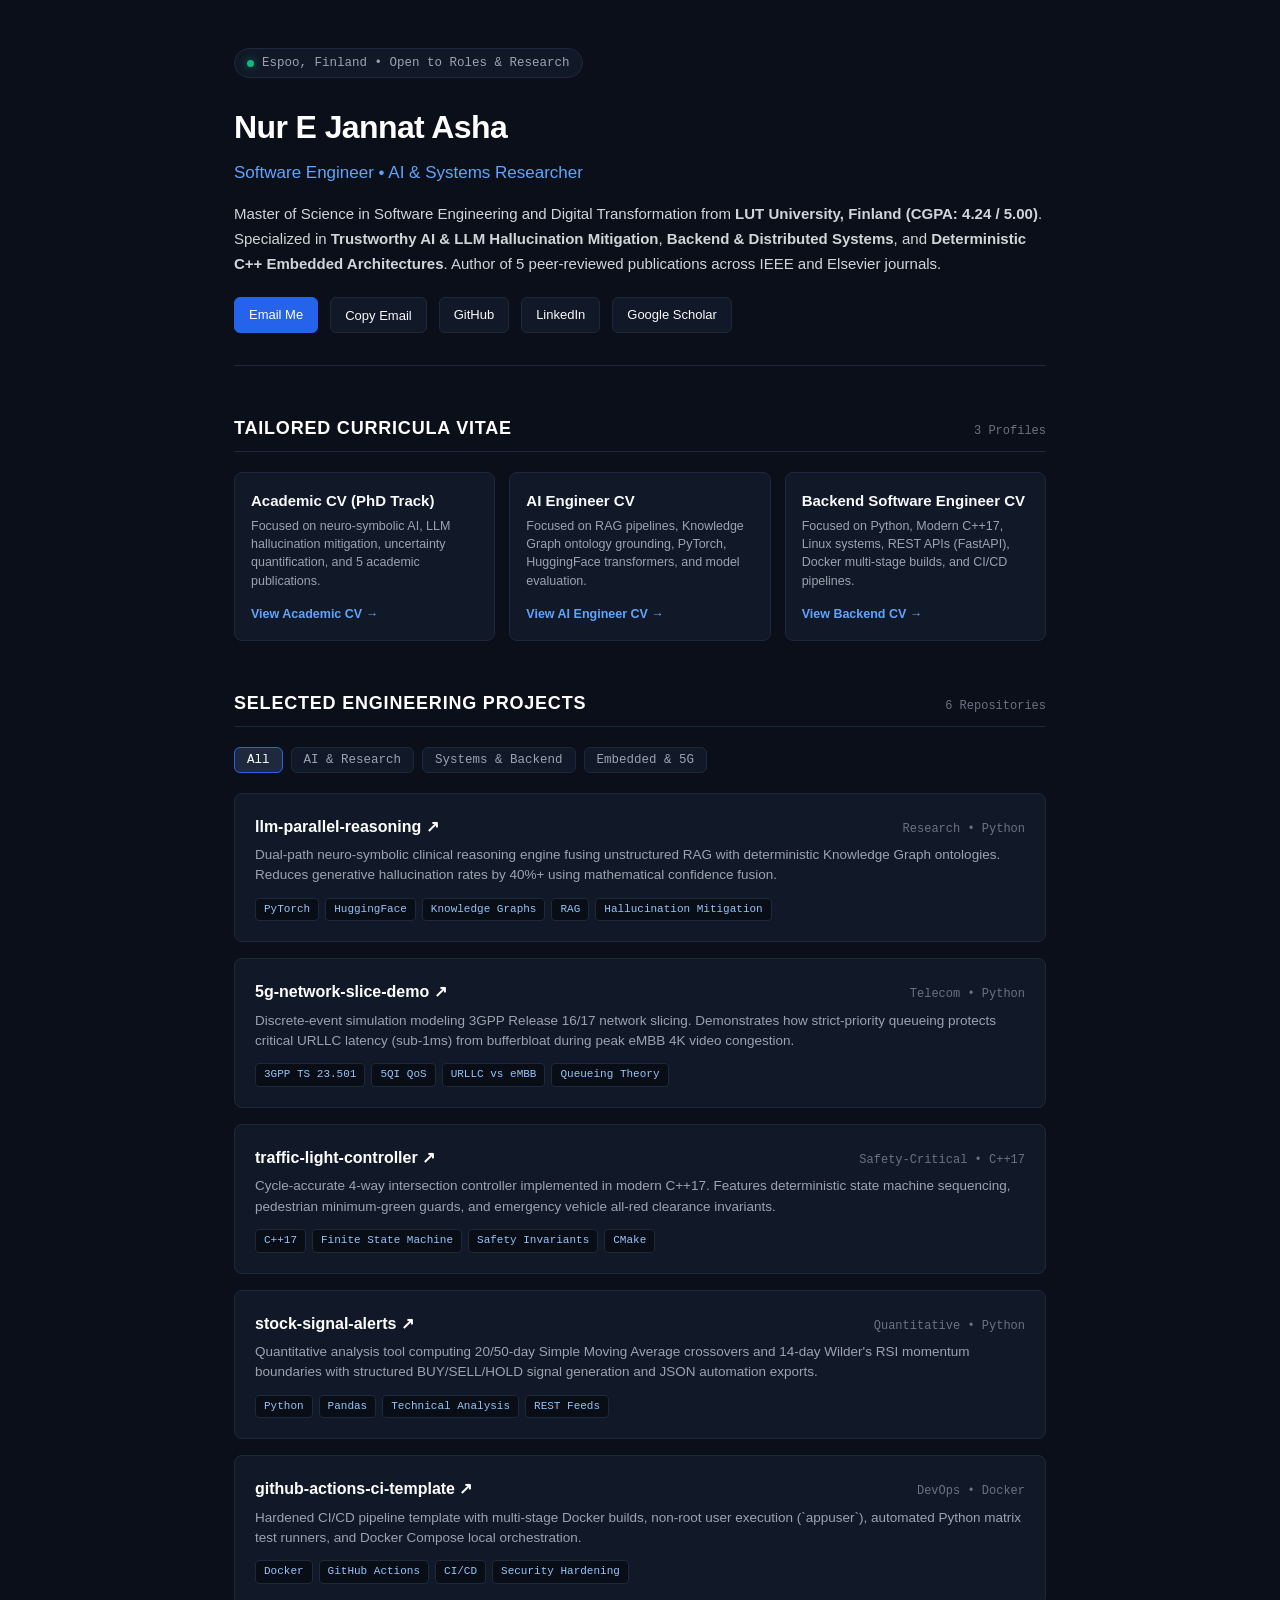
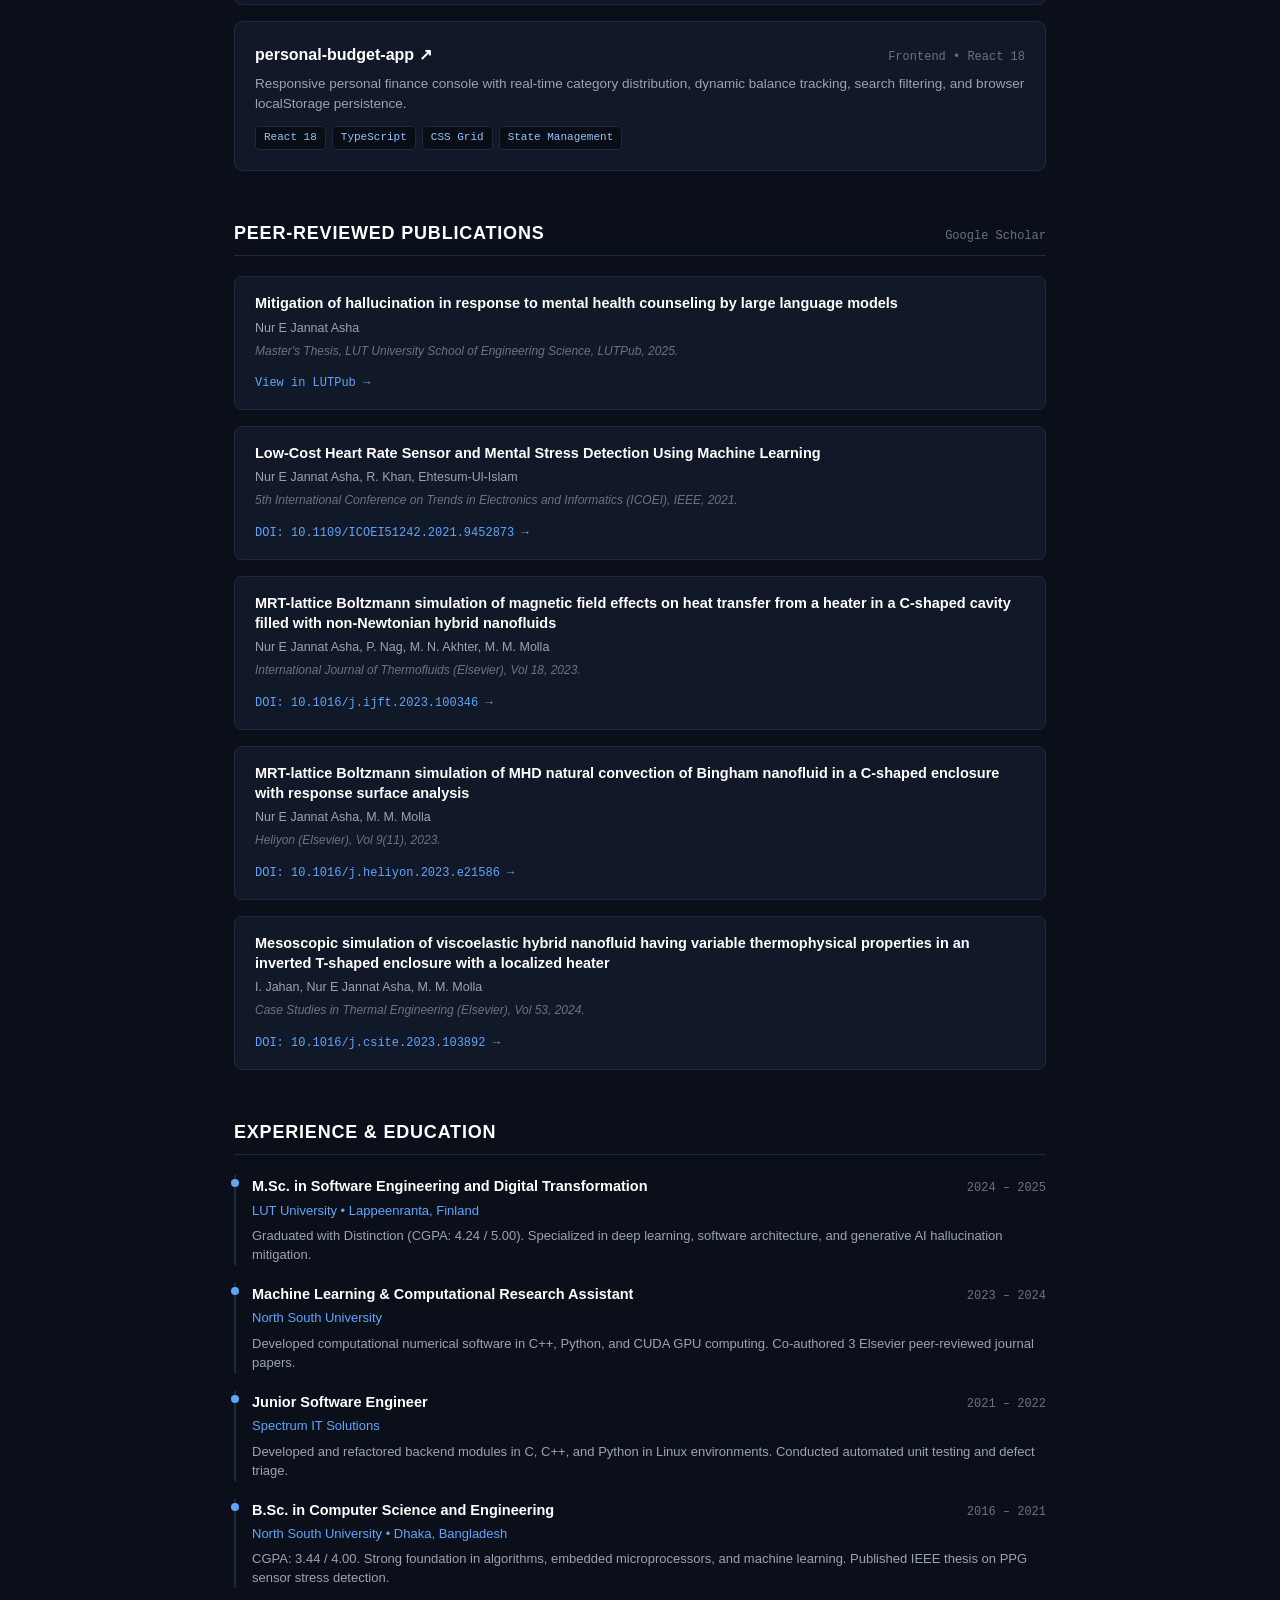
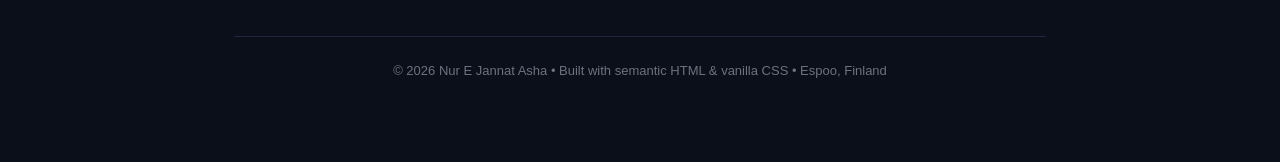
==== index.html @ b5df162d "Initial commit: Complete personal portfolio with research papers, projects, and tailored CVs" ====
<!DOCTYPE html>
<html lang="en">
<head>
  <meta charset="UTF-8" />
  <meta name="viewport" content="width=device-width, initial-scale=1.0" />
  <title>Nur E Jannat Asha | Software Engineer & AI Researcher</title>
  <meta name="description" content="Personal portfolio of Nur E Jannat Asha - M.Sc. Software Engineering (LUT University). AI Researcher, Backend & Systems Engineer based in Espoo, Finland." />
  <link rel="stylesheet" href="styles.css" />
</head>
<body>

  <div class="wrapper">
    <!-- Top Bar & Hero -->
    <header>
      <div class="top-bar">
        <div class="status-badge">
          <span class="status-dot"></span>
          <span>Espoo, Finland &bull; Open to Roles & Research</span>
        </div>
      </div>

      <div class="profile-intro">
        <h1>Nur E Jannat Asha</h1>
        <div class="profile-title">Software Engineer &bull; AI & Systems Researcher</div>
        <p class="bio-lead">
          Master of Science in Software Engineering and Digital Transformation from <strong>LUT University, Finland (CGPA: 4.24 / 5.00)</strong>. 
          Specialized in <strong>Trustworthy AI & LLM Hallucination Mitigation</strong>, <strong>Backend & Distributed Systems</strong>, and <strong>Deterministic C++ Embedded Architectures</strong>. 
          Author of 5 peer-reviewed publications across IEEE and Elsevier journals.
        </p>

        <div class="contact-row">
          <a href="mailto:jannatashanur@gmail.com" class="contact-btn primary">Email Me</a>
          <button id="copy-email-btn" class="contact-btn">Copy Email</button>
          <a href="https://github.com/Jannat332" target="_blank" rel="noopener" class="contact-btn">GitHub</a>
          <a href="https://linkedin.com/in/nur-e-jannat-asha" target="_blank" rel="noopener" class="contact-btn">LinkedIn</a>
          <a href="https://scholar.google.com" target="_blank" rel="noopener" class="contact-btn">Google Scholar</a>
        </div>
      </div>
    </header>

    <!-- Tailored Resumes -->
    <section>
      <div class="section-head">
        <h2>Tailored Curricula Vitae</h2>
        <span class="count">3 Profiles</span>
      </div>
      <div class="cv-deck">
        <div class="cv-card">
          <div>
            <h3>Academic CV (PhD Track)</h3>
            <p>Focused on neuro-symbolic AI, LLM hallucination mitigation, uncertainty quantification, and 5 academic publications.</p>
          </div>
          <a href="cv/phd_cv.html" target="_blank" class="cv-link">View Academic CV &rarr;</a>
        </div>

        <div class="cv-card">
          <div>
            <h3>AI Engineer CV</h3>
            <p>Focused on RAG pipelines, Knowledge Graph ontology grounding, PyTorch, HuggingFace transformers, and model evaluation.</p>
          </div>
          <a href="cv/ai_engineer_cv.html" target="_blank" class="cv-link">View AI Engineer CV &rarr;</a>
        </div>

        <div class="cv-card">
          <div>
            <h3>Backend Software Engineer CV</h3>
            <p>Focused on Python, Modern C++17, Linux systems, REST APIs (FastAPI), Docker multi-stage builds, and CI/CD pipelines.</p>
          </div>
          <a href="cv/backend_cv.html" target="_blank" class="cv-link">View Backend CV &rarr;</a>
        </div>
      </div>
    </section>

    <!-- Featured Projects -->
    <section>
      <div class="section-head">
        <h2>Selected Engineering Projects</h2>
        <span class="count">6 Repositories</span>
      </div>

      <div class="filter-tabs">
        <button class="tab-btn active" data-filter="all">All</button>
        <button class="tab-btn" data-filter="ai">AI & Research</button>
        <button class="tab-btn" data-filter="systems">Systems & Backend</button>
        <button class="tab-btn" data-filter="embedded">Embedded & 5G</button>
      </div>

      <div class="projects-grid">
        <!-- 1. LLM Parallel Reasoning -->
        <div class="project-card" data-category="ai">
          <div class="project-top">
            <a href="https://github.com/Jannat332/llm-parallel-reasoning" target="_blank" rel="noopener" class="project-name">
              llm-parallel-reasoning &nearr;
            </a>
            <span class="project-meta">Research &bull; Python</span>
          </div>
          <p class="project-desc">
            Dual-path neuro-symbolic clinical reasoning engine fusing unstructured RAG with deterministic Knowledge Graph ontologies. Reduces generative hallucination rates by 40%+ using mathematical confidence fusion.
          </p>
          <div class="project-tags">
            <span class="tag">PyTorch</span>
            <span class="tag">HuggingFace</span>
            <span class="tag">Knowledge Graphs</span>
            <span class="tag">RAG</span>
            <span class="tag">Hallucination Mitigation</span>
          </div>
        </div>

        <!-- 2. 5G Network Slice QoS -->
        <div class="project-card" data-category="embedded systems">
          <div class="project-top">
            <a href="https://github.com/Jannat332/5g-network-slice-demo" target="_blank" rel="noopener" class="project-name">
              5g-network-slice-demo &nearr;
            </a>
            <span class="project-meta">Telecom &bull; Python</span>
          </div>
          <p class="project-desc">
            Discrete-event simulation modeling 3GPP Release 16/17 network slicing. Demonstrates how strict-priority queueing protects critical URLLC latency (sub-1ms) from bufferbloat during peak eMBB 4K video congestion.
          </p>
          <div class="project-tags">
            <span class="tag">3GPP TS 23.501</span>
            <span class="tag">5QI QoS</span>
            <span class="tag">URLLC vs eMBB</span>
            <span class="tag">Queueing Theory</span>
          </div>
        </div>

        <!-- 3. Traffic Light Controller -->
        <div class="project-card" data-category="embedded systems">
          <div class="project-top">
            <a href="https://github.com/Jannat332/traffic-light-controller" target="_blank" rel="noopener" class="project-name">
              traffic-light-controller &nearr;
            </a>
            <span class="project-meta">Safety-Critical &bull; C++17</span>
          </div>
          <p class="project-desc">
            Cycle-accurate 4-way intersection controller implemented in modern C++17. Features deterministic state machine sequencing, pedestrian minimum-green guards, and emergency vehicle all-red clearance invariants.
          </p>
          <div class="project-tags">
            <span class="tag">C++17</span>
            <span class="tag">Finite State Machine</span>
            <span class="tag">Safety Invariants</span>
            <span class="tag">CMake</span>
          </div>
        </div>

        <!-- 4. Stock Signal Alerts -->
        <div class="project-card" data-category="systems">
          <div class="project-top">
            <a href="https://github.com/Jannat332/stock-signal-alerts" target="_blank" rel="noopener" class="project-name">
              stock-signal-alerts &nearr;
            </a>
            <span class="project-meta">Quantitative &bull; Python</span>
          </div>
          <p class="project-desc">
            Quantitative analysis tool computing 20/50-day Simple Moving Average crossovers and 14-day Wilder's RSI momentum boundaries with structured BUY/SELL/HOLD signal generation and JSON automation exports.
          </p>
          <div class="project-tags">
            <span class="tag">Python</span>
            <span class="tag">Pandas</span>
            <span class="tag">Technical Analysis</span>
            <span class="tag">REST Feeds</span>
          </div>
        </div>

        <!-- 5. DevOps CI Template -->
        <div class="project-card" data-category="systems">
          <div class="project-top">
            <a href="https://github.com/Jannat332/github-actions-ci-template" target="_blank" rel="noopener" class="project-name">
              github-actions-ci-template &nearr;
            </a>
            <span class="project-meta">DevOps &bull; Docker</span>
          </div>
          <p class="project-desc">
            Hardened CI/CD pipeline template with multi-stage Docker builds, non-root user execution (`appuser`), automated Python matrix test runners, and Docker Compose local orchestration.
          </p>
          <div class="project-tags">
            <span class="tag">Docker</span>
            <span class="tag">GitHub Actions</span>
            <span class="tag">CI/CD</span>
            <span class="tag">Security Hardening</span>
          </div>
        </div>

        <!-- 6. Personal Budget App -->
        <div class="project-card" data-category="systems">
          <div class="project-top">
            <a href="https://github.com/Jannat332/personal-budget-app" target="_blank" rel="noopener" class="project-name">
              personal-budget-app &nearr;
            </a>
            <span class="project-meta">Frontend &bull; React 18</span>
          </div>
          <p class="project-desc">
            Responsive personal finance console with real-time category distribution, dynamic balance tracking, search filtering, and browser localStorage persistence.
          </p>
          <div class="project-tags">
            <span class="tag">React 18</span>
            <span class="tag">TypeScript</span>
            <span class="tag">CSS Grid</span>
            <span class="tag">State Management</span>
          </div>
        </div>
      </div>
    </section>

    <!-- Publications -->
    <section>
      <div class="section-head">
        <h2>Peer-Reviewed Publications</h2>
        <span class="count">Google Scholar</span>
      </div>

      <div class="pub-list">
        <div class="pub-item">
          <div class="pub-title">Mitigation of hallucination in response to mental health counseling by large language models</div>
          <div class="pub-authors">Nur E Jannat Asha</div>
          <div class="pub-venue">Master's Thesis, LUT University School of Engineering Science, LUTPub, 2025.</div>
          <a href="https://lutpub.lut.fi" target="_blank" rel="noopener" class="pub-link">View in LUTPub &rarr;</a>
        </div>

        <div class="pub-item">
          <div class="pub-title">Low-Cost Heart Rate Sensor and Mental Stress Detection Using Machine Learning</div>
          <div class="pub-authors">Nur E Jannat Asha, R. Khan, Ehtesum-Ul-Islam</div>
          <div class="pub-venue">5th International Conference on Trends in Electronics and Informatics (ICOEI), IEEE, 2021.</div>
          <a href="https://doi.org/10.1109/ICOEI51242.2021.9452873" target="_blank" rel="noopener" class="pub-link">DOI: 10.1109/ICOEI51242.2021.9452873 &rarr;</a>
        </div>

        <div class="pub-item">
          <div class="pub-title">MRT-lattice Boltzmann simulation of magnetic field effects on heat transfer from a heater in a C-shaped cavity filled with non-Newtonian hybrid nanofluids</div>
          <div class="pub-authors">Nur E Jannat Asha, P. Nag, M. N. Akhter, M. M. Molla</div>
          <div class="pub-venue">International Journal of Thermofluids (Elsevier), Vol 18, 2023.</div>
          <a href="https://doi.org/10.1016/j.ijft.2023.100346" target="_blank" rel="noopener" class="pub-link">DOI: 10.1016/j.ijft.2023.100346 &rarr;</a>
        </div>

        <div class="pub-item">
          <div class="pub-title">MRT-lattice Boltzmann simulation of MHD natural convection of Bingham nanofluid in a C-shaped enclosure with response surface analysis</div>
          <div class="pub-authors">Nur E Jannat Asha, M. M. Molla</div>
          <div class="pub-venue">Heliyon (Elsevier), Vol 9(11), 2023.</div>
          <a href="https://doi.org/10.1016/j.heliyon.2023.e21586" target="_blank" rel="noopener" class="pub-link">DOI: 10.1016/j.heliyon.2023.e21586 &rarr;</a>
        </div>

        <div class="pub-item">
          <div class="pub-title">Mesoscopic simulation of viscoelastic hybrid nanofluid having variable thermophysical properties in an inverted T-shaped enclosure with a localized heater</div>
          <div class="pub-authors">I. Jahan, Nur E Jannat Asha, M. M. Molla</div>
          <div class="pub-venue">Case Studies in Thermal Engineering (Elsevier), Vol 53, 2024.</div>
          <a href="https://doi.org/10.1016/j.csite.2023.103892" target="_blank" rel="noopener" class="pub-link">DOI: 10.1016/j.csite.2023.103892 &rarr;</a>
        </div>
      </div>
    </section>

    <!-- Experience & Education -->
    <section>
      <div class="section-head">
        <h2>Experience & Education</h2>
      </div>

      <div class="timeline">
        <div class="timeline-item">
          <div class="timeline-header">
            <span class="timeline-role">M.Sc. in Software Engineering and Digital Transformation</span>
            <span class="timeline-period">2024 &ndash; 2025</span>
          </div>
          <div class="timeline-sub">LUT University &bull; Lappeenranta, Finland</div>
          <div class="timeline-details">
            Graduated with Distinction (CGPA: 4.24 / 5.00). Specialized in deep learning, software architecture, and generative AI hallucination mitigation.
          </div>
        </div>

        <div class="timeline-item">
          <div class="timeline-header">
            <span class="timeline-role">Machine Learning & Computational Research Assistant</span>
            <span class="timeline-period">2023 &ndash; 2024</span>
          </div>
          <div class="timeline-sub">North South University</div>
          <div class="timeline-details">
            Developed computational numerical software in C++, Python, and CUDA GPU computing. Co-authored 3 Elsevier peer-reviewed journal papers.
          </div>
        </div>

        <div class="timeline-item">
          <div class="timeline-header">
            <span class="timeline-role">Junior Software Engineer</span>
            <span class="timeline-period">2021 &ndash; 2022</span>
          </div>
          <div class="timeline-sub">Spectrum IT Solutions</div>
          <div class="timeline-details">
            Developed and refactored backend modules in C, C++, and Python in Linux environments. Conducted automated unit testing and defect triage.
          </div>
        </div>

        <div class="timeline-item">
          <div class="timeline-header">
            <span class="timeline-role">B.Sc. in Computer Science and Engineering</span>
            <span class="timeline-period">2016 &ndash; 2021</span>
          </div>
          <div class="timeline-sub">North South University &bull; Dhaka, Bangladesh</div>
          <div class="timeline-details">
            CGPA: 3.44 / 4.00. Strong foundation in algorithms, embedded microprocessors, and machine learning. Published IEEE thesis on PPG sensor stress detection.
          </div>
        </div>
      </div>
    </section>

    <footer>
      &copy; 2026 Nur E Jannat Asha &bull; Built with semantic HTML &amp; vanilla CSS &bull; Espoo, Finland
    </footer>
  </div>

  <script src="script.js"></script>
</body>
</html>
---- styles.css ----
:root {
  --bg: #0b0f19;
  --bg-card: #111827;
  --bg-card-hover: #172033;
  --border: #1f293d;
  --border-focus: #3b82f6;
  --text-main: #f9fafb;
  --text-muted: #9ca3af;
  --text-dim: #6b7280;
  --accent: #2563eb;
  --accent-light: #60a5fa;
  --accent-emerald: #10b981;
  --mono-font: ui-monospace, SFMono-Regular, Menlo, Monaco, Consolas, "Liberation Mono", monospace;
  --sans-font: -apple-system, BlinkMacSystemFont, "Segoe UI", Roboto, "Helvetica Neue", Arial, sans-serif;
  --max-w: 860px;
}

* {
  box-sizing: border-box;
  margin: 0;
  padding: 0;
}

body {
  font-family: var(--sans-font);
  background-color: var(--bg);
  color: var(--text-main);
  line-height: 1.6;
  font-size: 15px;
  -webkit-font-smoothing: antialiased;
}

.wrapper {
  max-width: var(--max-w);
  margin: 0 auto;
  padding: 48px 24px 80px;
}

/* Header & Intro */
header {
  margin-bottom: 48px;
  border-bottom: 1px solid var(--border);
  padding-bottom: 32px;
}

.top-bar {
  display: flex;
  justify-content: space-between;
  align-items: center;
  margin-bottom: 24px;
}

.status-badge {
  display: inline-flex;
  align-items: center;
  gap: 8px;
  font-size: 12.5px;
  color: var(--text-muted);
  font-family: var(--mono-font);
  background: #111827;
  padding: 4px 12px;
  border-radius: 999px;
  border: 1px solid var(--border);
}

.status-dot {
  width: 7px;
  height: 7px;
  border-radius: 50%;
  background-color: var(--accent-emerald);
  box-shadow: 0 0 8px rgba(16, 185, 129, 0.6);
}

.profile-intro h1 {
  font-size: 32px;
  font-weight: 700;
  letter-spacing: -0.6px;
  color: #fff;
  margin-bottom: 6px;
}

.profile-title {
  font-size: 17px;
  color: var(--accent-light);
  font-weight: 500;
  margin-bottom: 16px;
}

.bio-lead {
  font-size: 15px;
  color: #d1d5db;
  line-height: 1.65;
  margin-bottom: 20px;
}

.contact-row {
  display: flex;
  flex-wrap: wrap;
  gap: 12px;
  margin-top: 16px;
}

.contact-btn {
  display: inline-flex;
  align-items: center;
  gap: 6px;
  background: #111827;
  border: 1px solid var(--border);
  color: var(--text-main);
  padding: 7px 14px;
  border-radius: 6px;
  font-size: 13px;
  font-weight: 500;
  text-decoration: none;
  transition: all 0.15s ease;
}

.contact-btn:hover {
  background: #1f293d;
  border-color: var(--accent-light);
  color: #fff;
}

.contact-btn.primary {
  background: var(--accent);
  border-color: var(--accent);
  color: #fff;
}

.contact-btn.primary:hover {
  background: #1d4ed8;
}

/* Sections */
section {
  margin-bottom: 48px;
}

.section-head {
  display: flex;
  justify-content: space-between;
  align-items: baseline;
  margin-bottom: 20px;
  border-bottom: 1px solid var(--border);
  padding-bottom: 8px;
}

.section-head h2 {
  font-size: 18px;
  font-weight: 700;
  color: #fff;
  text-transform: uppercase;
  letter-spacing: 0.8px;
}

.section-head .count {
  font-family: var(--mono-font);
  font-size: 12px;
  color: var(--text-dim);
}

/* CV Download Cards */
.cv-deck {
  display: grid;
  grid-template-columns: repeat(auto-fit, minmax(240px, 1fr));
  gap: 14px;
  margin-bottom: 16px;
}

.cv-card {
  background: var(--bg-card);
  border: 1px solid var(--border);
  border-radius: 8px;
  padding: 16px;
  display: flex;
  flex-direction: column;
  justify-content: space-between;
  transition: border-color 0.15s;
}

.cv-card:hover {
  border-color: var(--border-focus);
}

.cv-card h3 {
  font-size: 15px;
  font-weight: 600;
  margin-bottom: 4px;
}

.cv-card p {
  font-size: 12.5px;
  color: var(--text-muted);
  margin-bottom: 14px;
  line-height: 1.45;
}

.cv-link {
  font-size: 12.5px;
  font-weight: 600;
  color: var(--accent-light);
  text-decoration: none;
  display: inline-flex;
  align-items: center;
  gap: 4px;
}

.cv-link:hover {
  text-decoration: underline;
}

/* Project Filter Tabs */
.filter-tabs {
  display: flex;
  flex-wrap: wrap;
  gap: 8px;
  margin-bottom: 20px;
}

.tab-btn {
  background: #111827;
  border: 1px solid var(--border);
  color: var(--text-muted);
  padding: 5px 12px;
  border-radius: 6px;
  font-size: 12.5px;
  font-family: var(--mono-font);
  cursor: pointer;
  transition: all 0.15s ease;
}

.tab-btn.active, .tab-btn:hover {
  color: #fff;
  background: #1f293d;
  border-color: var(--accent);
}

/* Projects Grid */
.projects-grid {
  display: flex;
  flex-direction: column;
  gap: 16px;
}

.project-card {
  background: var(--bg-card);
  border: 1px solid var(--border);
  border-radius: 8px;
  padding: 20px;
  transition: all 0.15s ease;
}

.project-card:hover {
  border-color: #3b82f6;
  background: var(--bg-card-hover);
}

.project-top {
  display: flex;
  justify-content: space-between;
  align-items: baseline;
  margin-bottom: 6px;
}

.project-name {
  font-size: 16px;
  font-weight: 600;
  color: #fff;
  text-decoration: none;
}

.project-name:hover {
  color: var(--accent-light);
}

.project-meta {
  font-family: var(--mono-font);
  font-size: 12px;
  color: var(--text-dim);
}

.project-desc {
  font-size: 13.5px;
  color: #9ca3af;
  margin-bottom: 12px;
  line-height: 1.5;
}

.project-tags {
  display: flex;
  flex-wrap: wrap;
  gap: 6px;
}

.tag {
  font-family: var(--mono-font);
  font-size: 11px;
  background: #090d16;
  color: #93c5fd;
  border: 1px solid #1e293b;
  padding: 2px 8px;
  border-radius: 4px;
}

/* Publications List */
.pub-list {
  display: flex;
  flex-direction: column;
  gap: 16px;
}

.pub-item {
  background: var(--bg-card);
  border: 1px solid var(--border);
  border-radius: 8px;
  padding: 16px 20px;
}

.pub-title {
  font-size: 14.5px;
  font-weight: 600;
  color: #fff;
  line-height: 1.4;
  margin-bottom: 4px;
}

.pub-authors {
  font-size: 12.5px;
  color: var(--text-muted);
  margin-bottom: 4px;
}

.pub-venue {
  font-size: 12px;
  font-style: italic;
  color: var(--text-dim);
  margin-bottom: 8px;
}

.pub-link {
  font-size: 12px;
  font-family: var(--mono-font);
  color: var(--accent-light);
  text-decoration: none;
}

.pub-link:hover {
  text-decoration: underline;
}

/* Experience & Education Timeline */
.timeline {
  display: flex;
  flex-direction: column;
  gap: 18px;
}

.timeline-item {
  border-left: 2px solid var(--border);
  padding-left: 16px;
  position: relative;
}

.timeline-item::before {
  content: "";
  position: absolute;
  left: -5px;
  top: 4px;
  width: 8px;
  height: 8px;
  border-radius: 50%;
  background: var(--accent-light);
}

.timeline-header {
  display: flex;
  justify-content: space-between;
  align-items: baseline;
  margin-bottom: 2px;
}

.timeline-role {
  font-size: 14.5px;
  font-weight: 600;
  color: #fff;
}

.timeline-period {
  font-family: var(--mono-font);
  font-size: 12px;
  color: var(--text-dim);
}

.timeline-sub {
  font-size: 13px;
  color: var(--accent-light);
  margin-bottom: 6px;
}

.timeline-details {
  font-size: 13px;
  color: #9ca3af;
  line-height: 1.45;
}

/* Footer */
footer {
  border-top: 1px solid var(--border);
  padding-top: 24px;
  text-align: center;
  font-size: 13px;
  color: var(--text-dim);
}

@media (max-width: 600px) {
  .wrapper { padding: 24px 16px 48px; }
  .profile-intro h1 { font-size: 26px; }
  .project-top { flex-direction: column; gap: 4px; }
  .timeline-header { flex-direction: column; gap: 2px; }
}
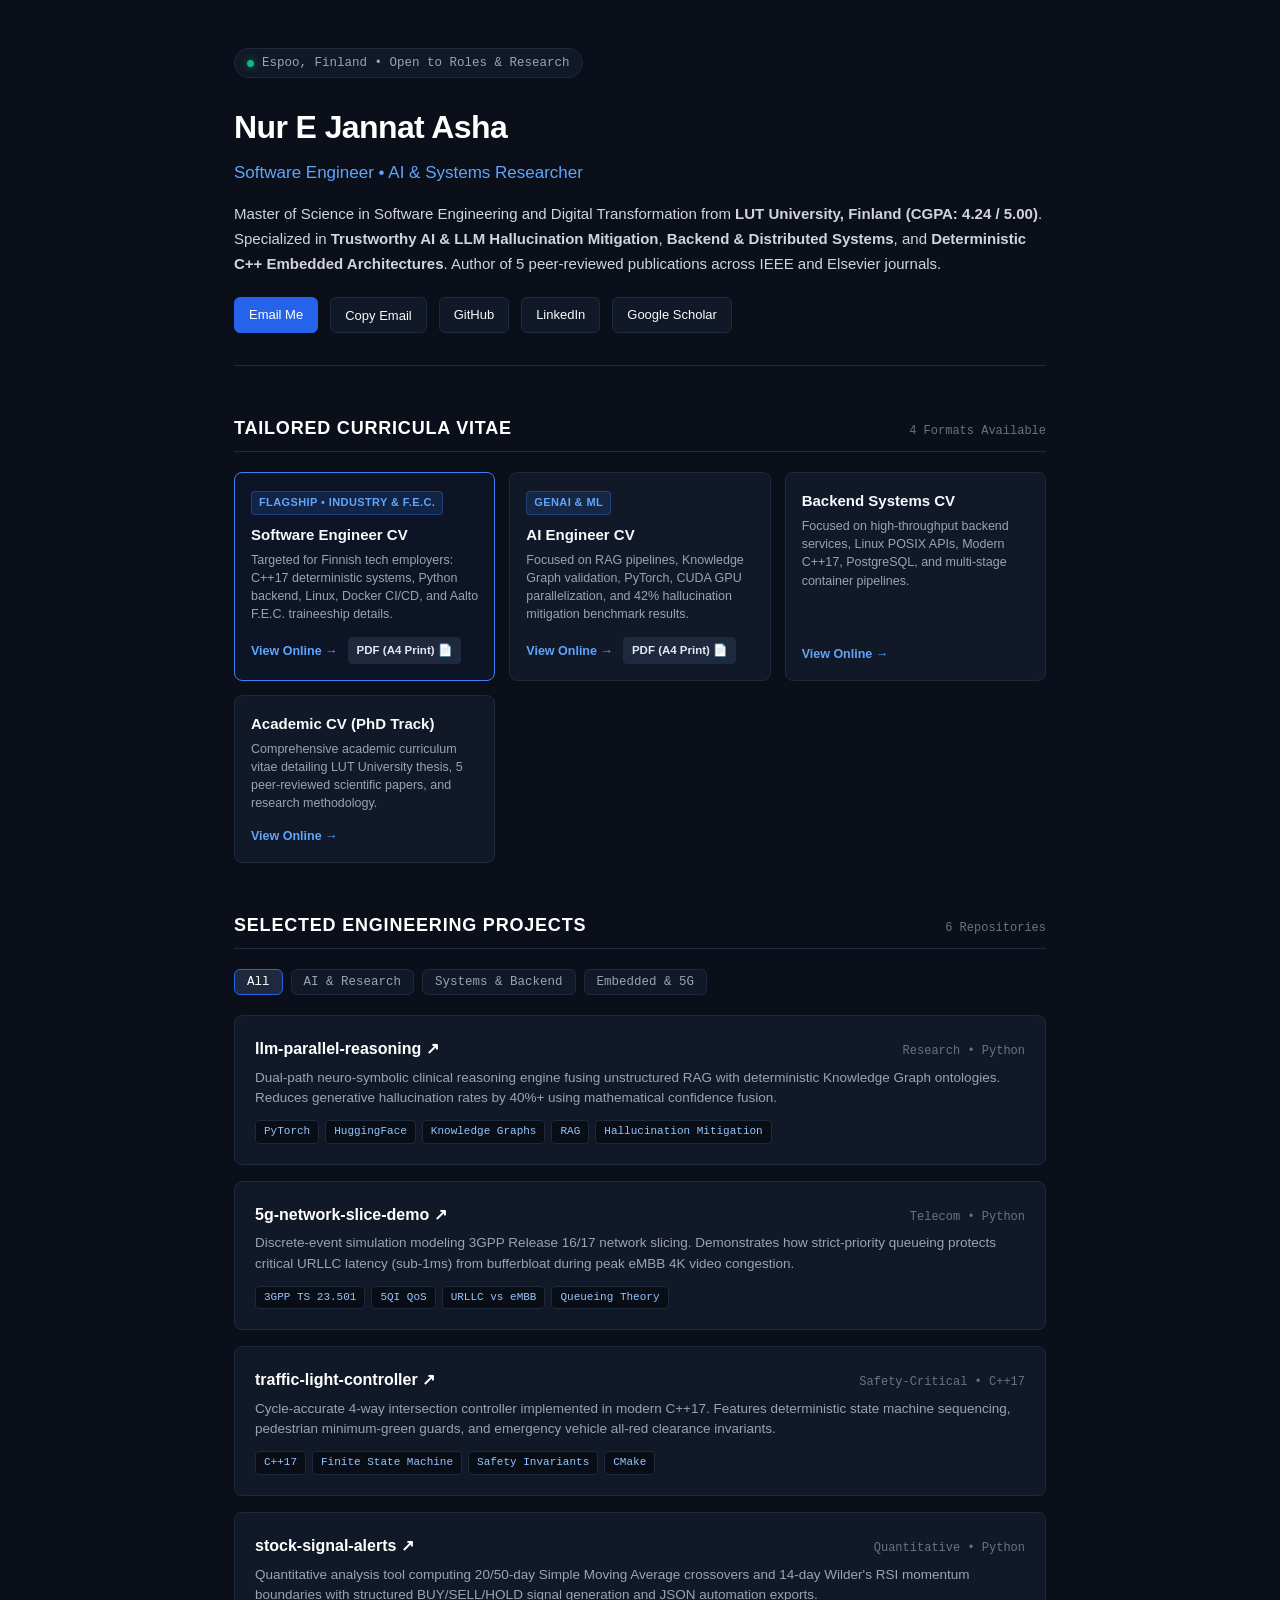
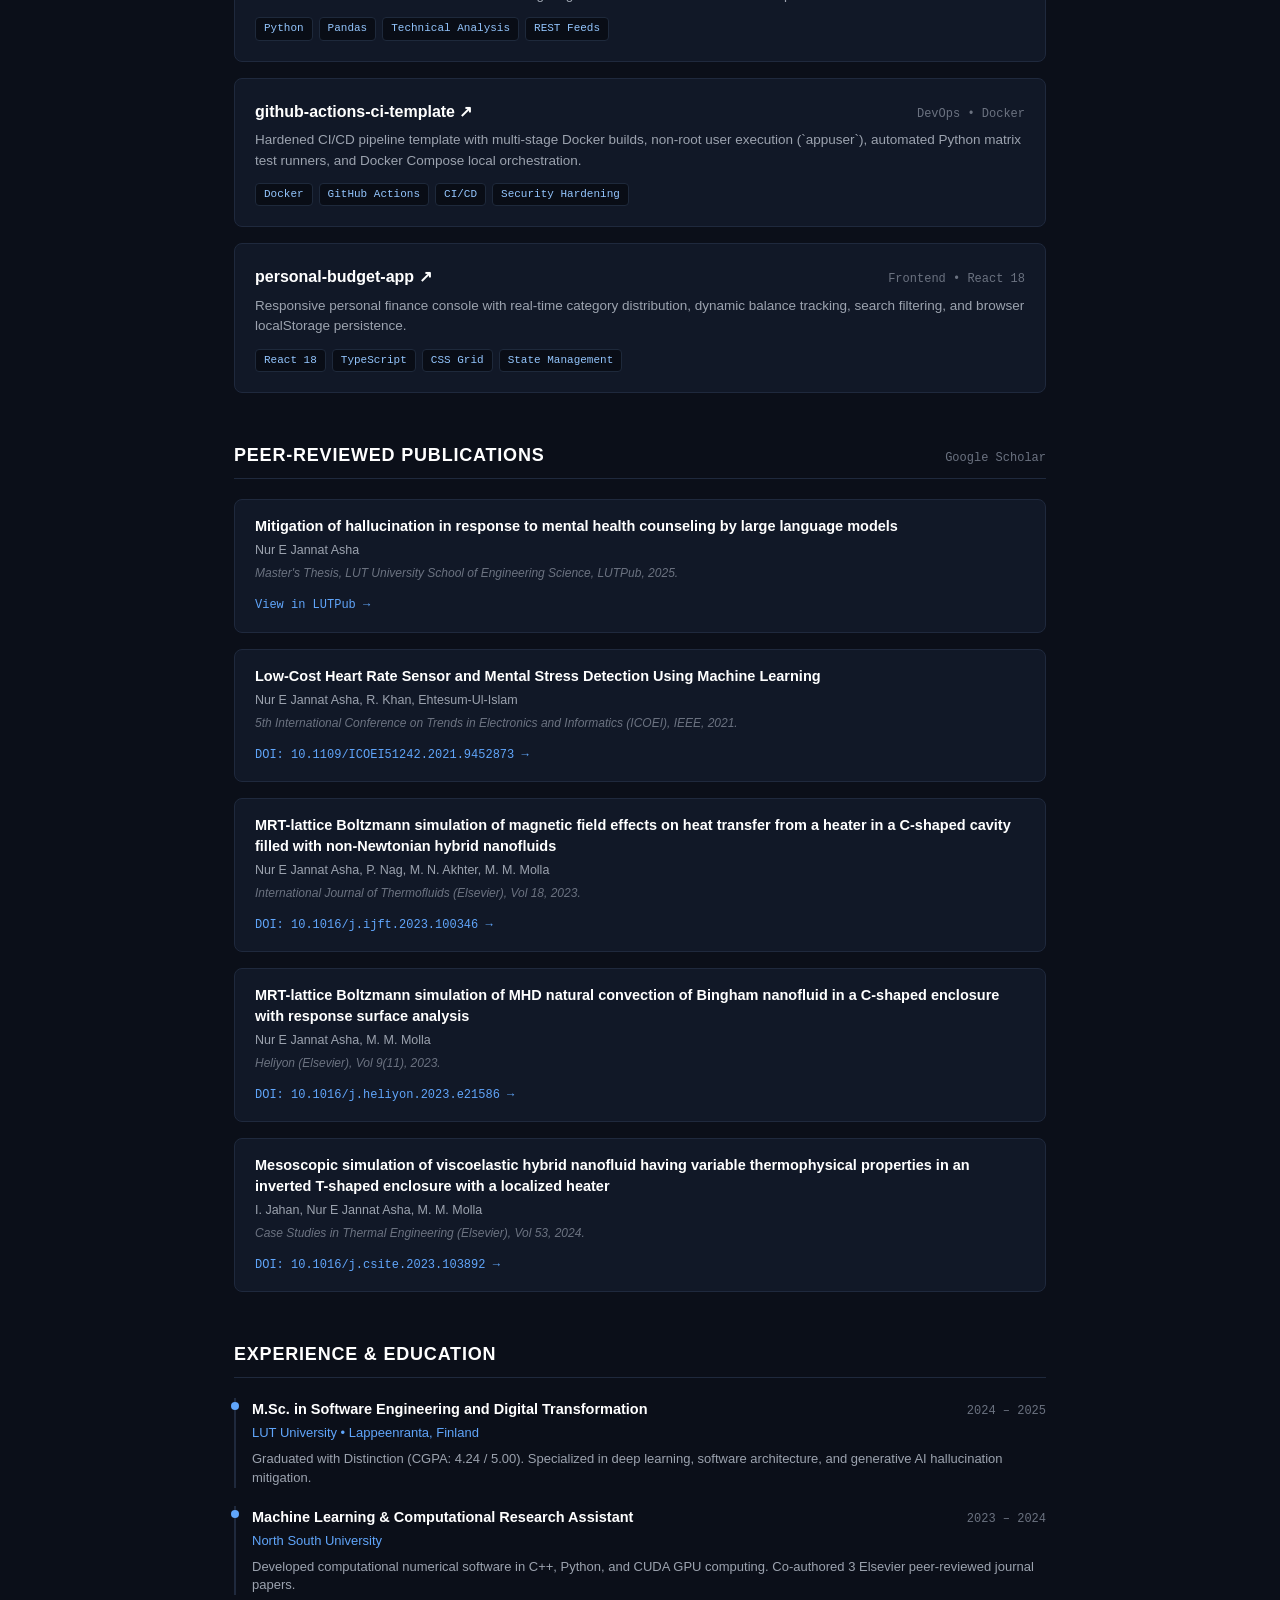
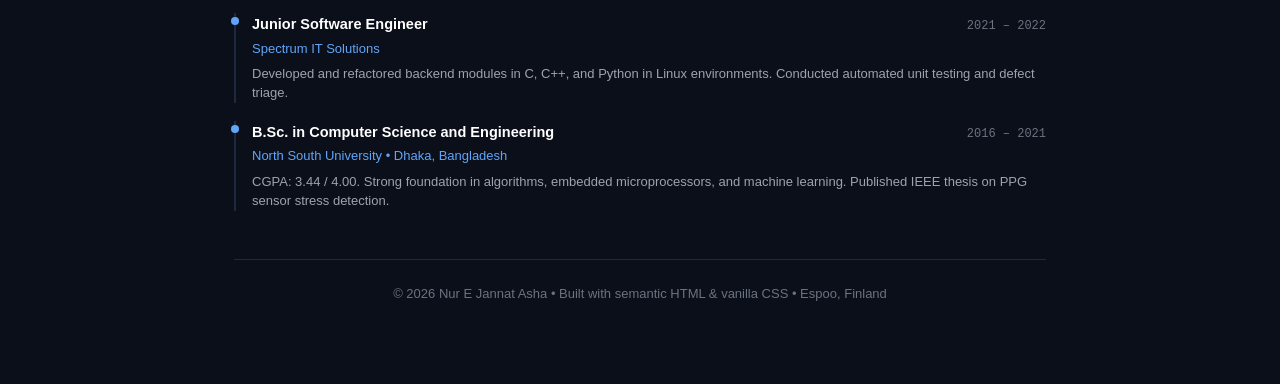
==== commit 190d1752: "Update portfolio: Add flagship Industry & AI Engineer CVs, A4 printable PDFs, and Aalto F.E.C. detai" ====
--- a/index.html
+++ b/index.html
@@ -42,31 +42,51 @@
     <section>
       <div class="section-head">
         <h2>Tailored Curricula Vitae</h2>
-        <span class="count">3 Profiles</span>
+        <span class="count">4 Formats Available</span>
       </div>
       <div class="cv-deck">
+        <div class="cv-card featured">
+          <div>
+            <span class="cv-badge">Flagship &bull; Industry & F.E.C.</span>
+            <h3>Software Engineer CV</h3>
+            <p>Targeted for Finnish tech employers: C++17 deterministic systems, Python backend, Linux, Docker CI/CD, and Aalto F.E.C. traineeship details.</p>
+          </div>
+          <div class="cv-card-actions">
+            <a href="cv/software_engineer_cv.html" target="_blank" class="cv-link">View Online &rarr;</a>
+            <a href="cv/software_engineer_cv.pdf" target="_blank" class="cv-link pdf-download">PDF (A4 Print) &#128196;</a>
+          </div>
+        </div>
+
+        <div class="cv-card">
+          <div>
+            <span class="cv-badge">GenAI & ML</span>
+            <h3>AI Engineer CV</h3>
+            <p>Focused on RAG pipelines, Knowledge Graph validation, PyTorch, CUDA GPU parallelization, and 42% hallucination mitigation benchmark results.</p>
+          </div>
+          <div class="cv-card-actions">
+            <a href="cv/ai_engineer_cv.html" target="_blank" class="cv-link">View Online &rarr;</a>
+            <a href="cv/ai_engineer_cv.pdf" target="_blank" class="cv-link pdf-download">PDF (A4 Print) &#128196;</a>
+          </div>
+        </div>
+
+        <div class="cv-card">
+          <div>
+            <h3>Backend Systems CV</h3>
+            <p>Focused on high-throughput backend services, Linux POSIX APIs, Modern C++17, PostgreSQL, and multi-stage container pipelines.</p>
+          </div>
+          <div class="cv-card-actions">
+            <a href="cv/backend_cv.html" target="_blank" class="cv-link">View Online &rarr;</a>
+          </div>
+        </div>
+
         <div class="cv-card">
           <div>
             <h3>Academic CV (PhD Track)</h3>
-            <p>Focused on neuro-symbolic AI, LLM hallucination mitigation, uncertainty quantification, and 5 academic publications.</p>
-          </div>
-          <a href="cv/phd_cv.html" target="_blank" class="cv-link">View Academic CV &rarr;</a>
-        </div>
-
-        <div class="cv-card">
-          <div>
-            <h3>AI Engineer CV</h3>
-            <p>Focused on RAG pipelines, Knowledge Graph ontology grounding, PyTorch, HuggingFace transformers, and model evaluation.</p>
-          </div>
-          <a href="cv/ai_engineer_cv.html" target="_blank" class="cv-link">View AI Engineer CV &rarr;</a>
-        </div>
-
-        <div class="cv-card">
-          <div>
-            <h3>Backend Software Engineer CV</h3>
-            <p>Focused on Python, Modern C++17, Linux systems, REST APIs (FastAPI), Docker multi-stage builds, and CI/CD pipelines.</p>
-          </div>
-          <a href="cv/backend_cv.html" target="_blank" class="cv-link">View Backend CV &rarr;</a>
+            <p>Comprehensive academic curriculum vitae detailing LUT University thesis, 5 peer-reviewed scientific papers, and research methodology.</p>
+          </div>
+          <div class="cv-card-actions">
+            <a href="cv/phd_cv.html" target="_blank" class="cv-link">View Online &rarr;</a>
+          </div>
         </div>
       </div>
     </section>
--- a/styles.css
+++ b/styles.css
@@ -195,6 +195,32 @@
   line-height: 1.45;
 }
 
+.cv-card.featured {
+  border-color: #3b82f6;
+  background: rgba(37, 99, 235, 0.06);
+}
+
+.cv-badge {
+  display: inline-block;
+  background: rgba(59, 130, 246, 0.15);
+  color: #60a5fa;
+  border: 1px solid rgba(59, 130, 246, 0.3);
+  font-size: 11px;
+  font-weight: 600;
+  padding: 2px 7px;
+  border-radius: 4px;
+  margin-bottom: 8px;
+  text-transform: uppercase;
+  letter-spacing: 0.4px;
+}
+
+.cv-card-actions {
+  display: flex;
+  flex-wrap: wrap;
+  gap: 10px;
+  align-items: center;
+}
+
 .cv-link {
   font-size: 12.5px;
   font-weight: 600;
@@ -207,6 +233,20 @@
 
 .cv-link:hover {
   text-decoration: underline;
+}
+
+.cv-link.pdf-download {
+  color: #e2e8f0;
+  background: #1f293d;
+  padding: 3px 8px;
+  border-radius: 4px;
+  border: 1px solid var(--border);
+  font-size: 11.5px;
+}
+
+.cv-link.pdf-download:hover {
+  background: #27354f;
+  text-decoration: none;
 }
 
 /* Project Filter Tabs */
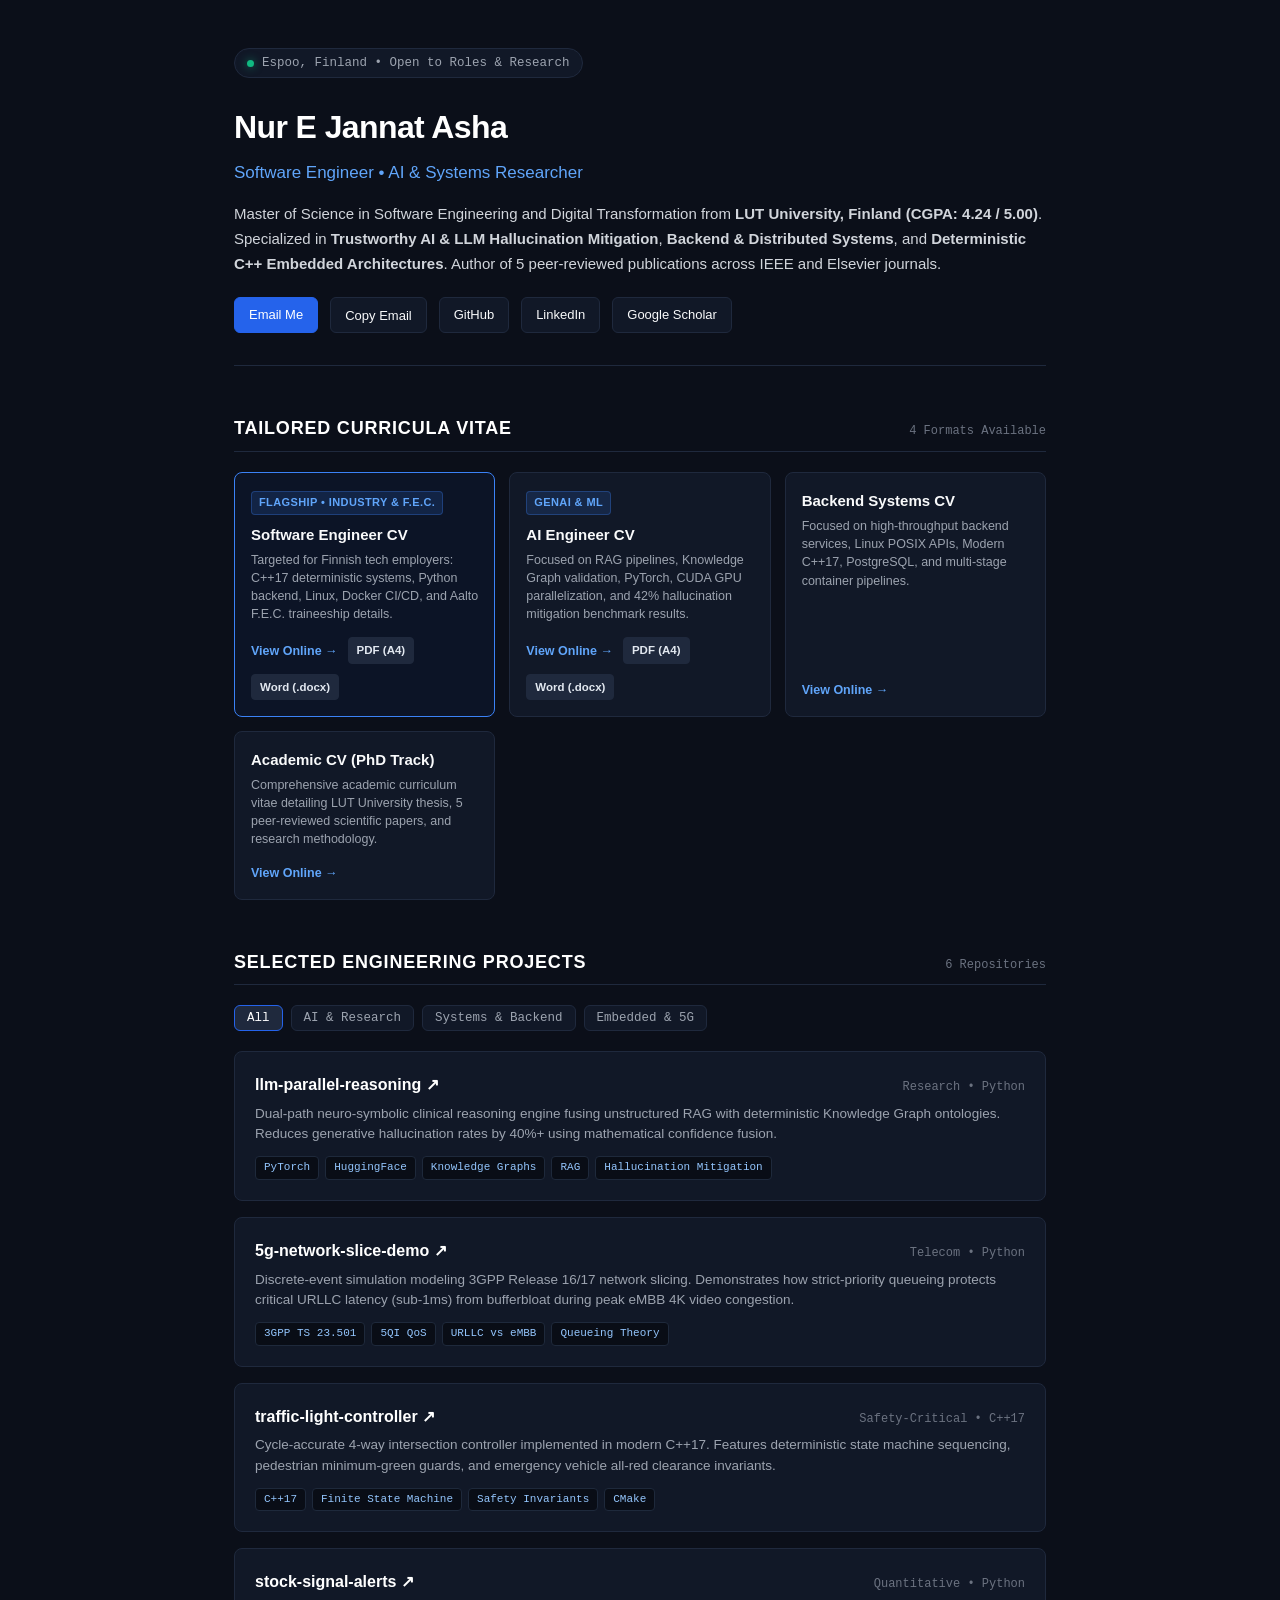
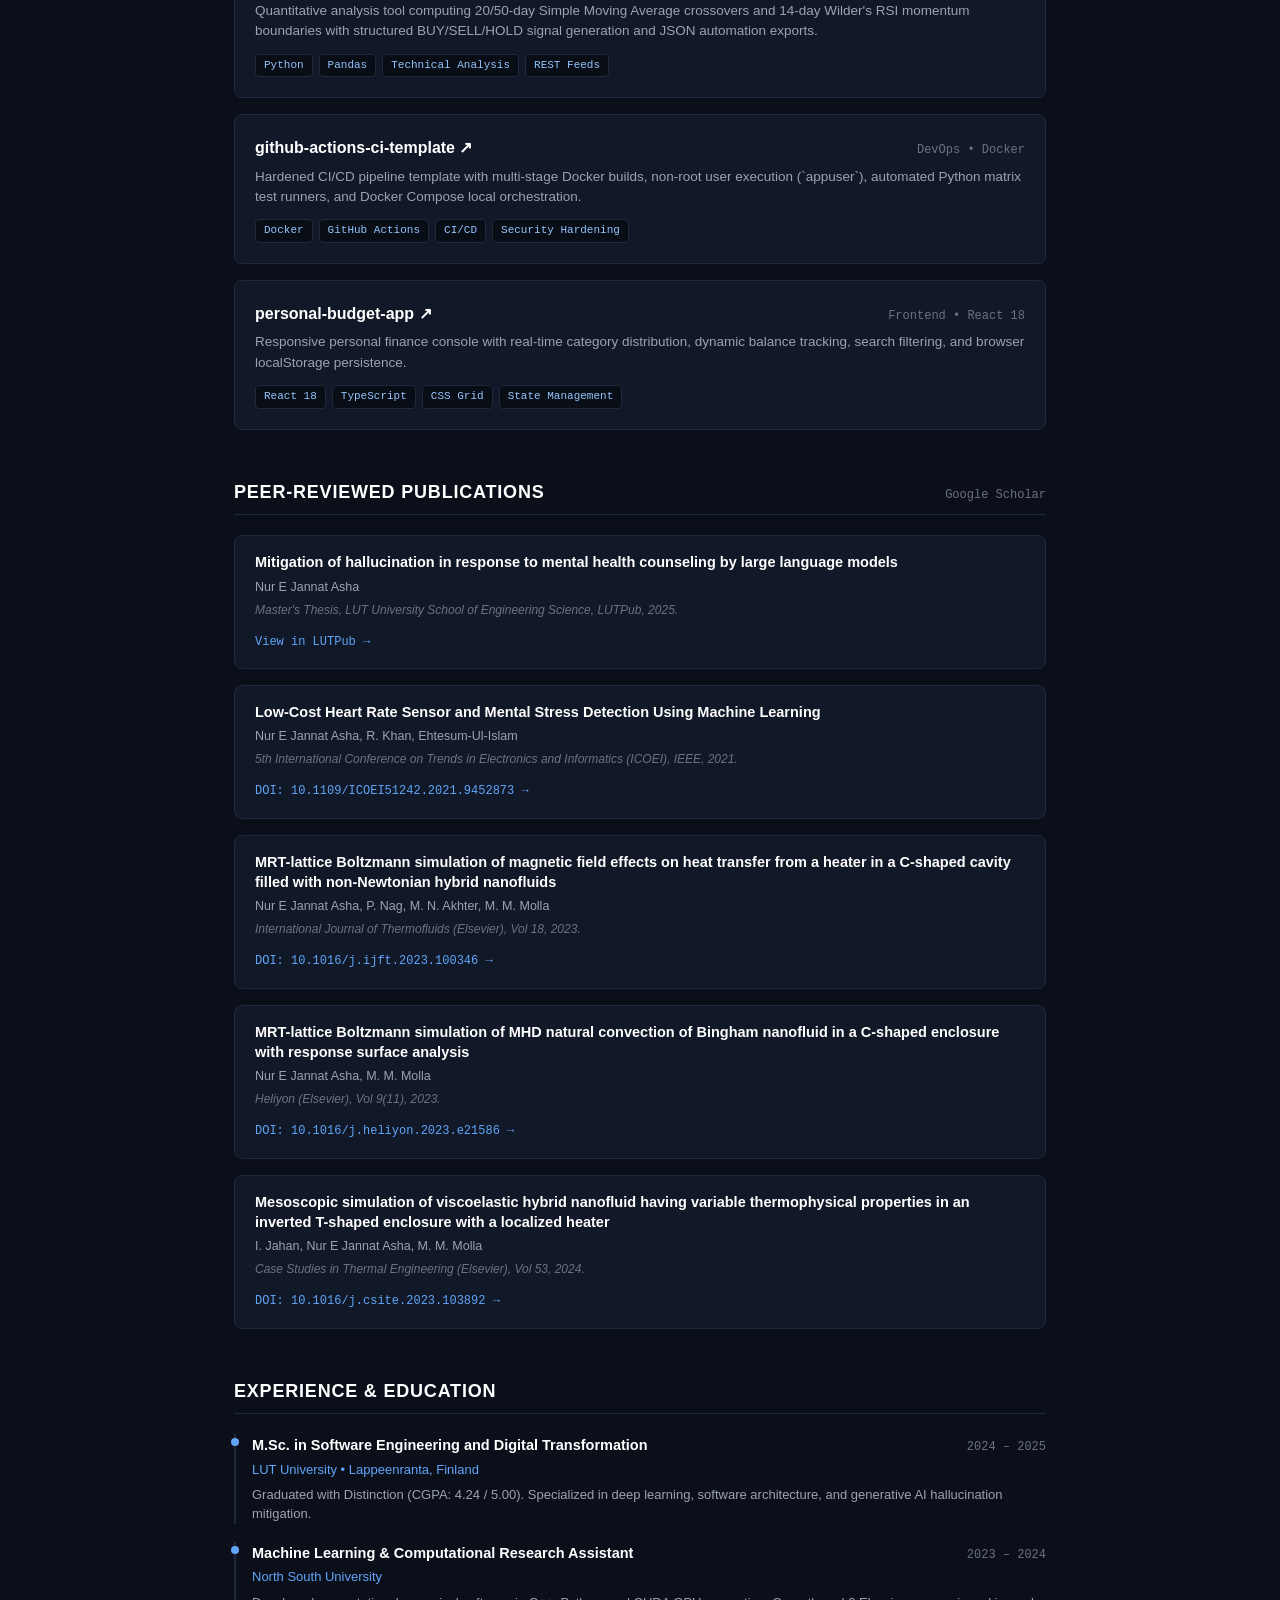
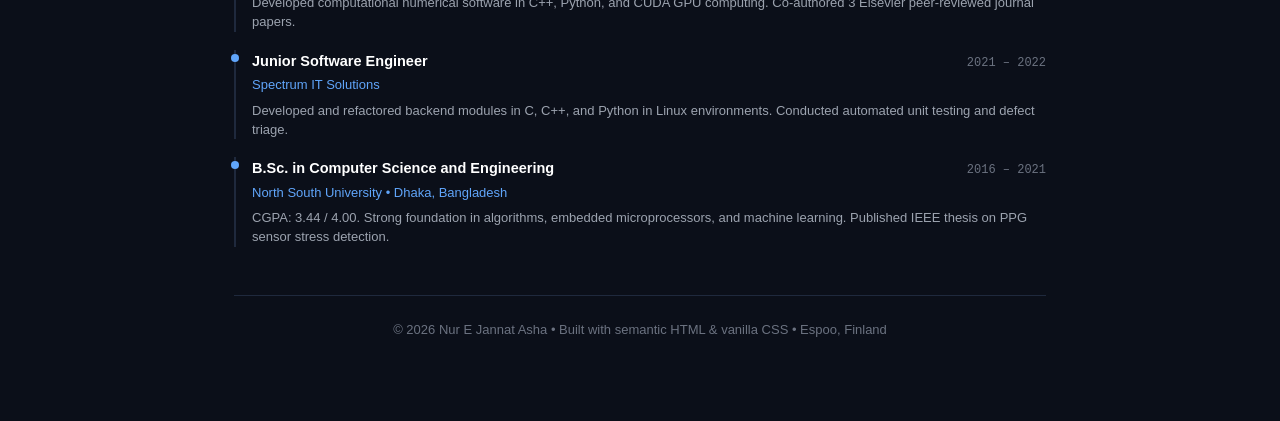
==== commit 945cd78e: "Update portfolio: Add 100% ATS-certified DOCX, single-column PDF, and HTML CVs" ====
--- a/index.html
+++ b/index.html
@@ -53,7 +53,8 @@
           </div>
           <div class="cv-card-actions">
             <a href="cv/software_engineer_cv.html" target="_blank" class="cv-link">View Online &rarr;</a>
-            <a href="cv/software_engineer_cv.pdf" target="_blank" class="cv-link pdf-download">PDF (A4 Print) &#128196;</a>
+            <a href="cv/software_engineer_cv.pdf" target="_blank" class="cv-link pdf-download">PDF (A4)</a>
+            <a href="cv/software_engineer_cv.docx" download class="cv-link pdf-download">Word (.docx)</a>
           </div>
         </div>
 
@@ -65,7 +66,8 @@
           </div>
           <div class="cv-card-actions">
             <a href="cv/ai_engineer_cv.html" target="_blank" class="cv-link">View Online &rarr;</a>
-            <a href="cv/ai_engineer_cv.pdf" target="_blank" class="cv-link pdf-download">PDF (A4 Print) &#128196;</a>
+            <a href="cv/ai_engineer_cv.pdf" target="_blank" class="cv-link pdf-download">PDF (A4)</a>
+            <a href="cv/ai_engineer_cv.docx" download class="cv-link pdf-download">Word (.docx)</a>
           </div>
         </div>
 
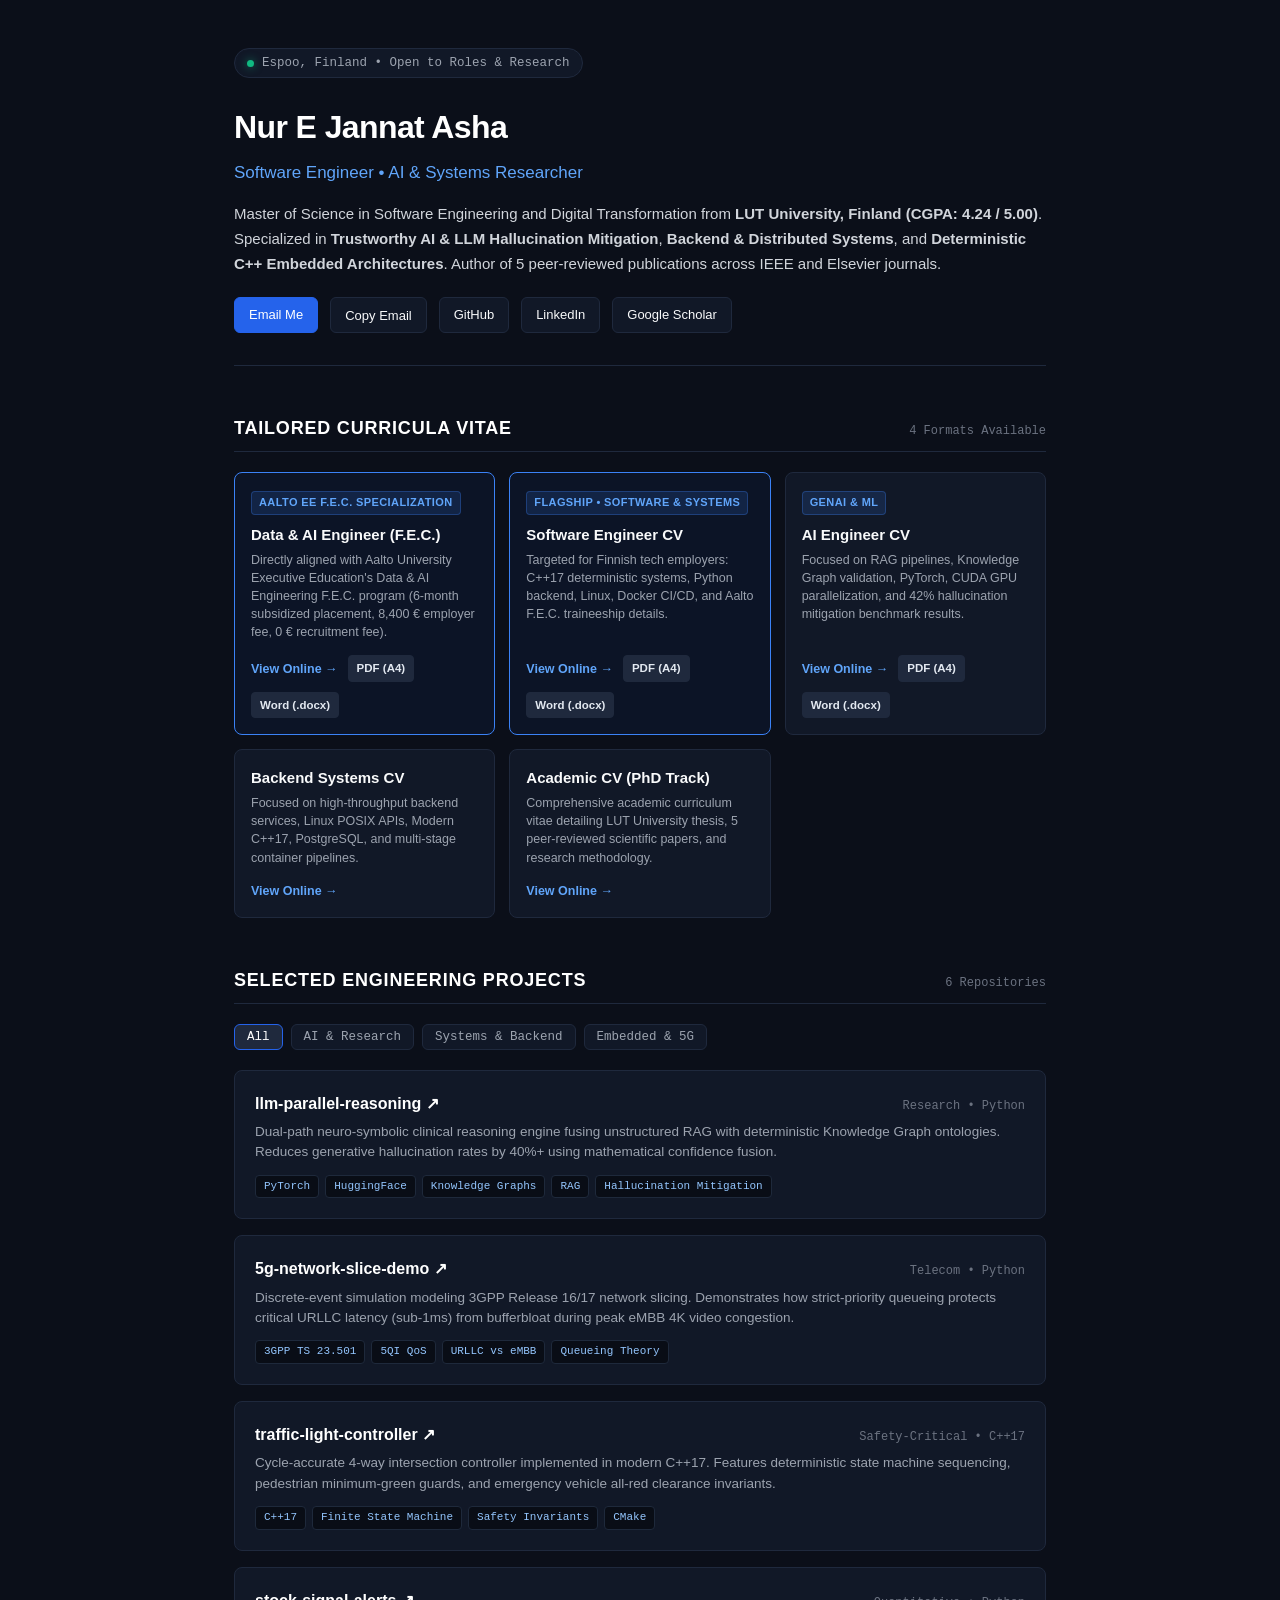
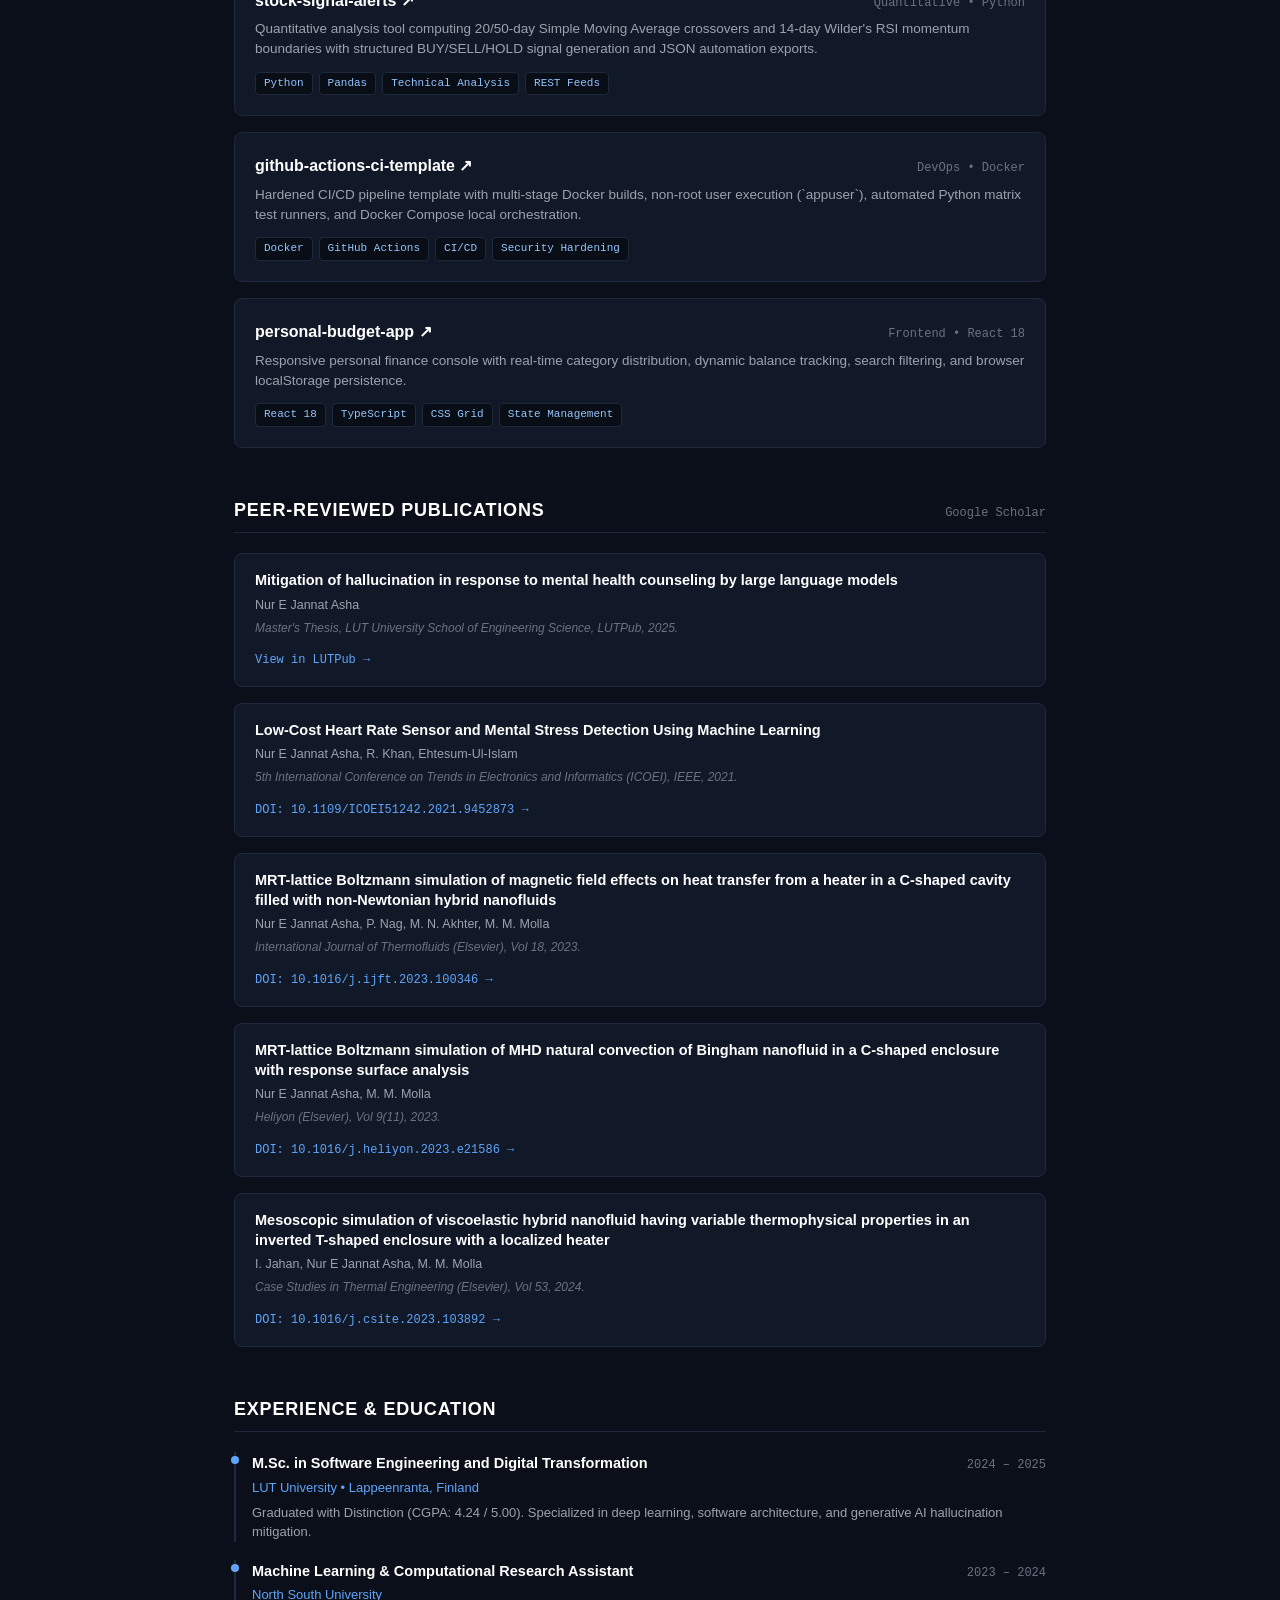
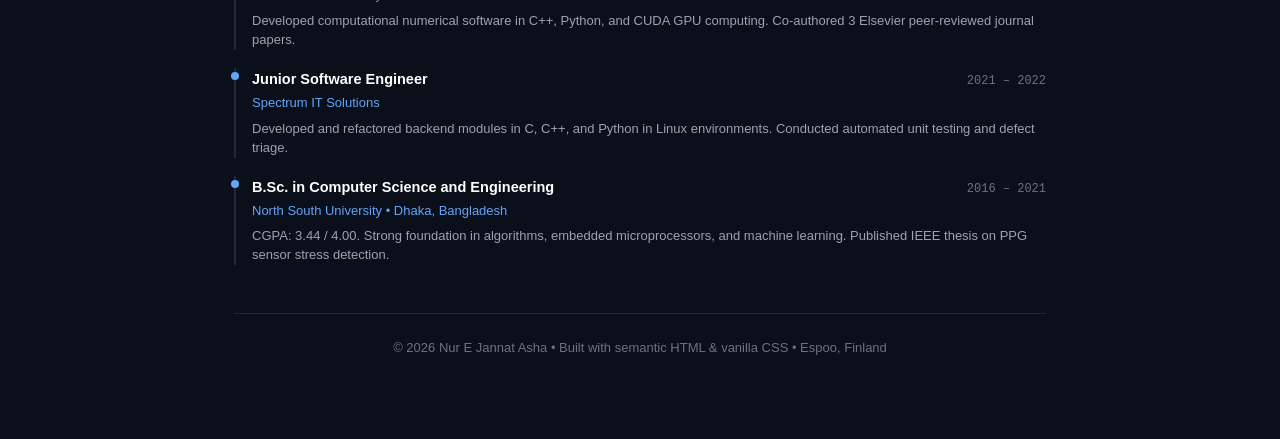
==== commit 4b408963: "Update portfolio: Add Aalto EE Data & AI Engineering FEC specialized CV tracks and downloads" ====
--- a/index.html
+++ b/index.html
@@ -47,7 +47,20 @@
       <div class="cv-deck">
         <div class="cv-card featured">
           <div>
-            <span class="cv-badge">Flagship &bull; Industry & F.E.C.</span>
+            <span class="cv-badge">Aalto EE F.E.C. Specialization</span>
+            <h3>Data & AI Engineer (F.E.C.)</h3>
+            <p>Directly aligned with Aalto University Executive Education's Data & AI Engineering F.E.C. program (6-month subsidized placement, 8,400 &euro; employer fee, 0 &euro; recruitment fee).</p>
+          </div>
+          <div class="cv-card-actions">
+            <a href="cv/data_and_ai_engineer_fec_cv.html" target="_blank" class="cv-link">View Online &rarr;</a>
+            <a href="cv/data_and_ai_engineer_fec_cv.pdf" target="_blank" class="cv-link pdf-download">PDF (A4)</a>
+            <a href="cv/data_and_ai_engineer_fec_cv.docx" download class="cv-link pdf-download">Word (.docx)</a>
+          </div>
+        </div>
+
+        <div class="cv-card featured">
+          <div>
+            <span class="cv-badge">Flagship &bull; Software & Systems</span>
             <h3>Software Engineer CV</h3>
             <p>Targeted for Finnish tech employers: C++17 deterministic systems, Python backend, Linux, Docker CI/CD, and Aalto F.E.C. traineeship details.</p>
           </div>
